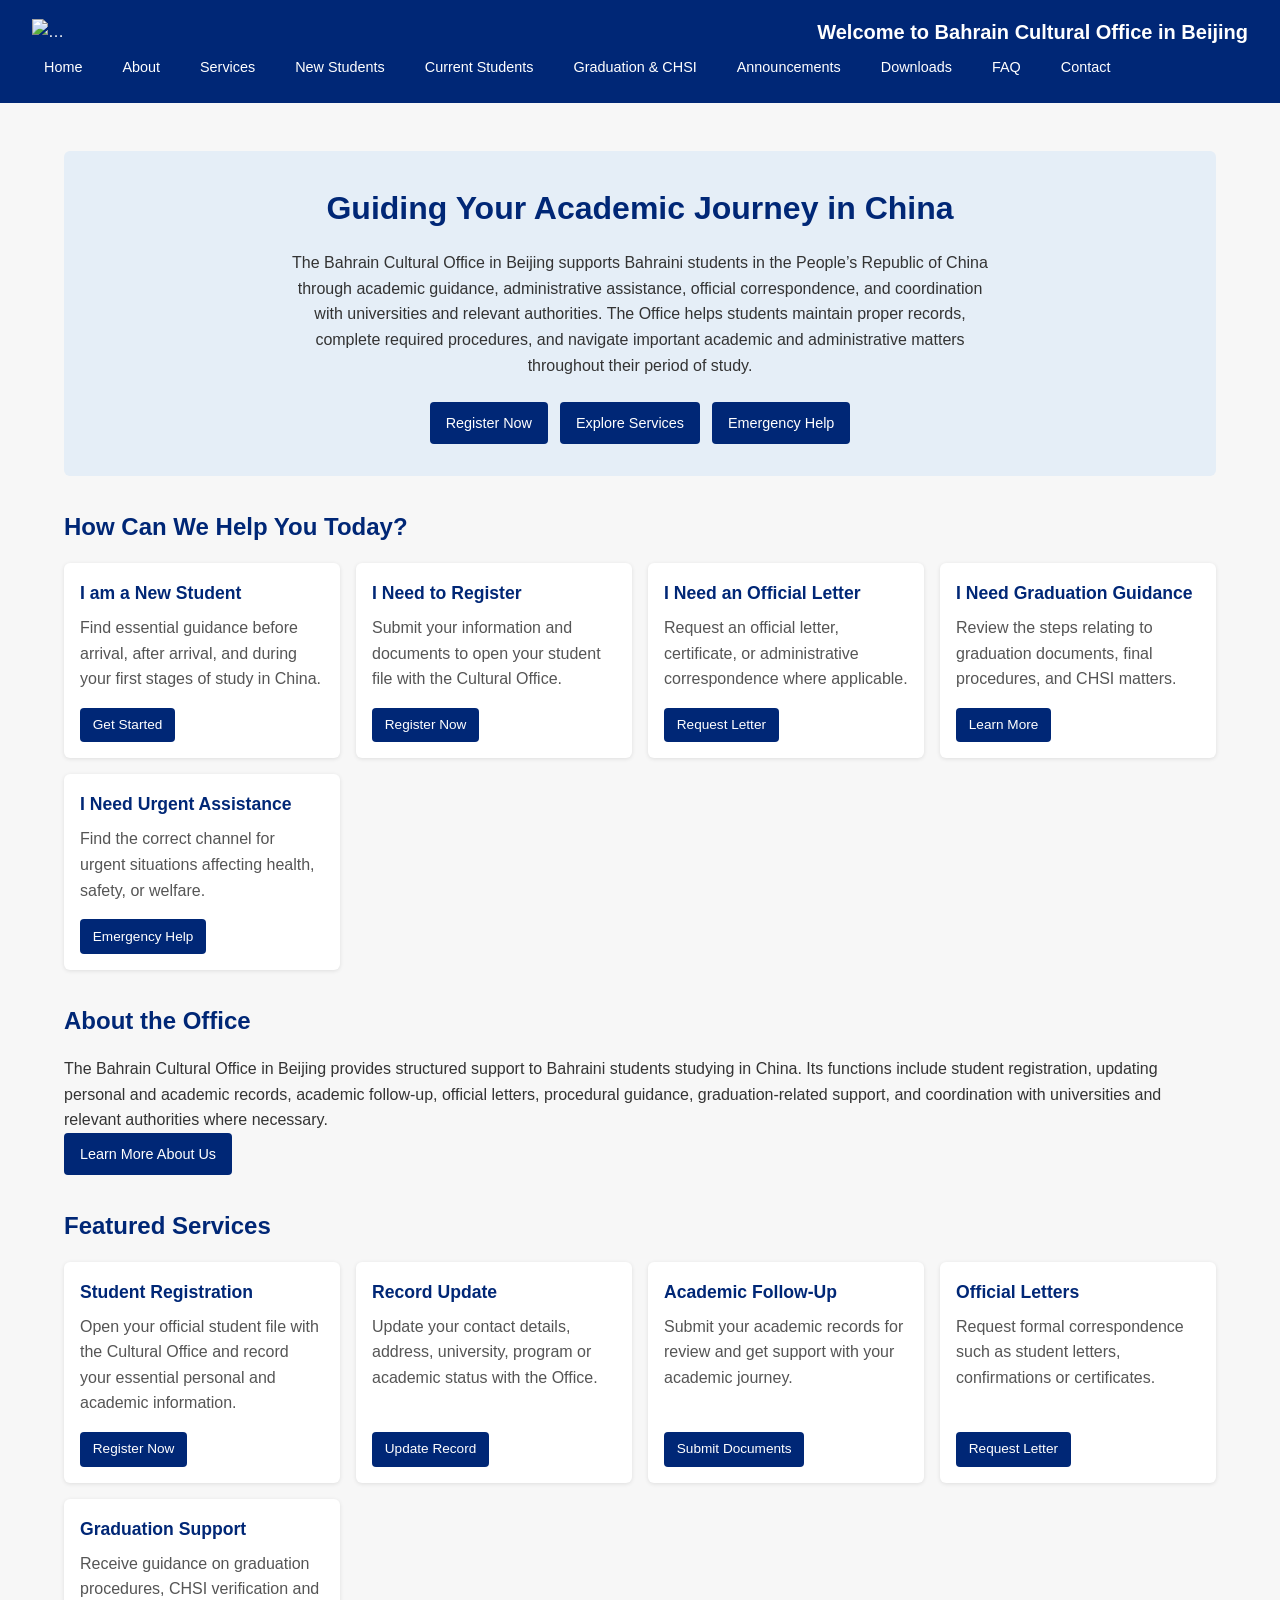
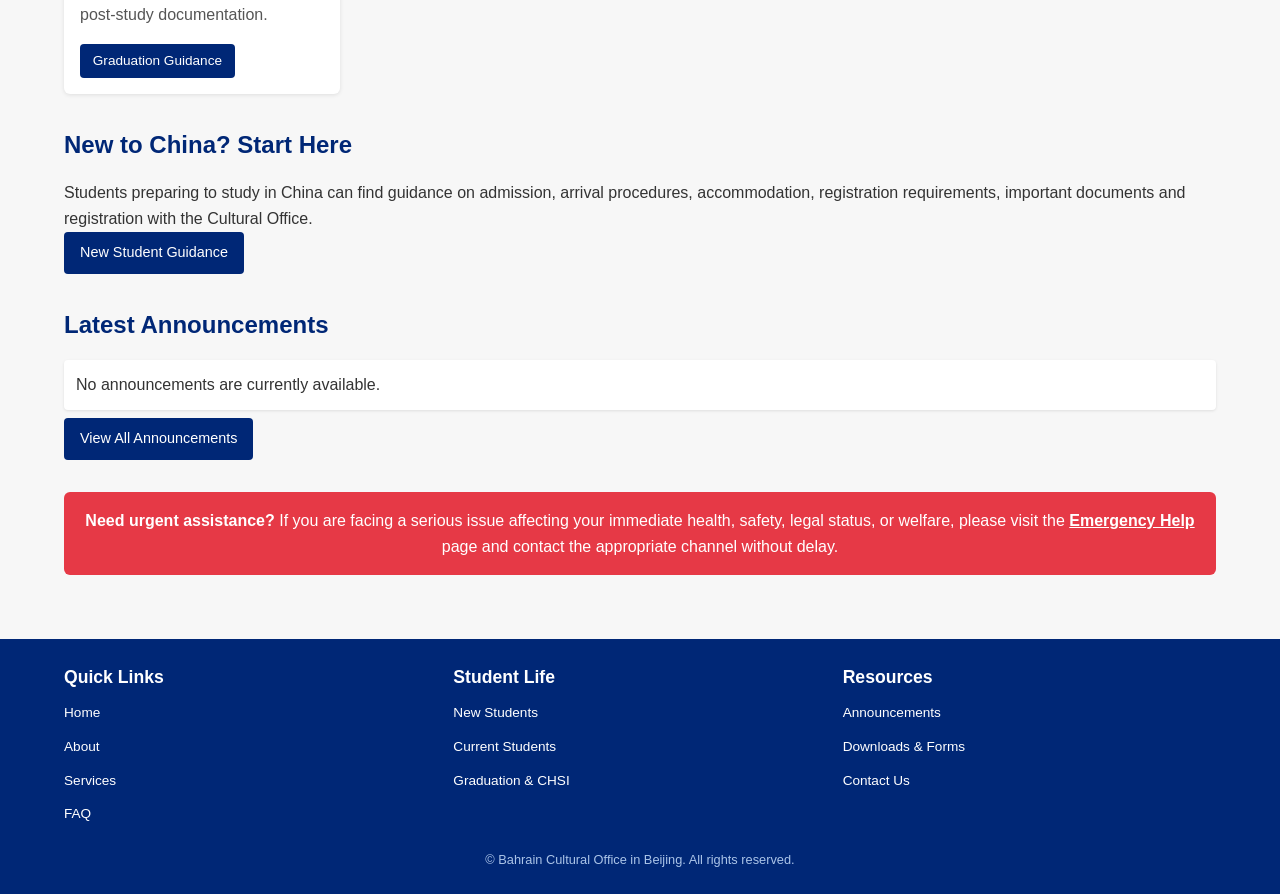
==== index.html @ a962391a "Add files via upload" ====
<!DOCTYPE html>
<html lang="en">
<head>
    <meta charset="UTF-8">
    <meta name="viewport" content="width=device-width, initial-scale=1.0">
    <title>Bahrain Cultural Office in Beijing</title>
    <link rel="stylesheet" href="style.css">
</head>
<body>
    <header>
        <nav>
            <img src="images/BCOBeijing.png" alt="…" width="150" alt="BCO Beijing logo" /><div class="logo"><a href="index.html" style="color:#fff;text-decoration:none;">Welcome to Bahrain Cultural Office in Beijing</a></div>
            <ul>
                <li><a href="index.html">Home</a></li>
                <li><a href="about.html">About</a></li>
                <li><a href="services.html">Services</a></li>
                <li><a href="new-students.html">New Students</a></li>
                <li><a href="current-students.html">Current Students</a></li>
                <li><a href="graduation.html">Graduation &amp; CHSI</a></li>
                <li><a href="announcements.html">Announcements</a></li>
                <li><a href="downloads.html">Downloads</a></li>
                <li><a href="faq.html">FAQ</a></li>
                <li><a href="contact.html">Contact</a></li>
            </ul>
        </nav>
    </header>

    <main class="container">
        <!-- Hero section -->
        <section class="hero">
            <h1>Guiding Your Academic Journey in China</h1>
            <p>The Bahrain Cultural Office in Beijing supports Bahraini students in the People’s Republic of China through academic guidance, administrative assistance, official correspondence, and coordination with universities and relevant authorities. The Office helps students maintain proper records, complete required procedures, and navigate important academic and administrative matters throughout their period of study.</p>
            <div class="btn-group">
                <a class="btn" href="register.html">Register Now</a>
                <a class="btn" href="services.html">Explore Services</a>
                <a class="btn" href="emergency.html">Emergency Help</a>
            </div>
        </section>

        <!-- Quick actions section -->
        <section class="section">
            <h2>How Can We Help You Today?</h2>
            <div class="cards">
                <div class="card">
                    <h3>I am a New Student</h3>
                    <p>Find essential guidance before arrival, after arrival, and during your first stages of study in China.</p>
                    <a class="card-btn" href="new-students.html">Get Started</a>
                </div>
                <div class="card">
                    <h3>I Need to Register</h3>
                    <p>Submit your information and documents to open your student file with the Cultural Office.</p>
                    <a class="card-btn" href="register.html">Register Now</a>
                </div>
                <div class="card">
                    <h3>I Need an Official Letter</h3>
                    <p>Request an official letter, certificate, or administrative correspondence where applicable.</p>
                    <a class="card-btn" href="services.html#official-letters">Request Letter</a>
                </div>
                <div class="card">
                    <h3>I Need Graduation Guidance</h3>
                    <p>Review the steps relating to graduation documents, final procedures, and CHSI matters.</p>
                    <a class="card-btn" href="graduation.html">Learn More</a>
                </div>
                <div class="card">
                    <h3>I Need Urgent Assistance</h3>
                    <p>Find the correct channel for urgent situations affecting health, safety, or welfare.</p>
                    <a class="card-btn" href="emergency.html">Emergency Help</a>
                </div>
            </div>
        </section>

        <!-- About summary section -->
        <section class="section">
            <h2>About the Office</h2>
            <p>The Bahrain Cultural Office in Beijing provides structured support to Bahraini students studying in China. Its functions include student registration, updating personal and academic records, academic follow-up, official letters, procedural guidance, graduation-related support, and coordination with universities and relevant authorities where necessary.</p>
            <p><a class="btn" href="about.html">Learn More About Us</a></p>
        </section>

        <!-- Featured services section -->
        <section class="section">
            <h2>Featured Services</h2>
            <div class="cards">
                <div class="card">
                    <h3>Student Registration</h3>
                    <p>Open your official student file with the Cultural Office and record your essential personal and academic information.</p>
                    <a class="card-btn" href="register.html">Register Now</a>
                </div>
                <div class="card">
                    <h3>Record Update</h3>
                    <p>Update your contact details, address, university, program or academic status with the Office.</p>
                    <a class="card-btn" href="update.html">Update Record</a>
                </div>
                <div class="card">
                    <h3>Academic Follow-Up</h3>
                    <p>Submit your academic records for review and get support with your academic journey.</p>
                    <a class="card-btn" href="services.html#academic-follow">Submit Documents</a>
                </div>
                <div class="card">
                    <h3>Official Letters</h3>
                    <p>Request formal correspondence such as student letters, confirmations or certificates.</p>
                    <a class="card-btn" href="services.html#official-letters">Request Letter</a>
                </div>
                <div class="card">
                    <h3>Graduation Support</h3>
                    <p>Receive guidance on graduation procedures, CHSI verification and post-study documentation.</p>
                    <a class="card-btn" href="graduation.html">Graduation Guidance</a>
                </div>
            </div>
        </section>

        <!-- New students preview section -->
        <section class="section">
            <h2>New to China? Start Here</h2>
            <p>Students preparing to study in China can find guidance on admission, arrival procedures, accommodation, registration requirements, important documents and registration with the Cultural Office.</p>
            <p><a class="btn" href="new-students.html">New Student Guidance</a></p>
        </section>

        <!-- Announcements preview section -->
        <section class="section">
            <h2>Latest Announcements</h2>
            <ul class="announcement">
                <li>No announcements are currently available.</li>
            </ul>
            <p><a class="btn" href="announcements.html">View All Announcements</a></p>
        </section>

        <!-- Emergency strip section -->
        <section class="emergency-strip">
            <p><strong>Need urgent assistance?</strong> If you are facing a serious issue affecting your immediate health, safety, legal status, or welfare, please visit the <a href="emergency.html">Emergency Help</a> page and contact the appropriate channel without delay.</p>
        </section>
    </main>

    <footer>
        <div class="footer-container">
            <div>
                <h4>Quick Links</h4>
                <ul>
                    <li><a href="index.html">Home</a></li>
                    <li><a href="about.html">About</a></li>
                    <li><a href="services.html">Services</a></li>
                    <li><a href="faq.html">FAQ</a></li>
                </ul>
            </div>
            <div>
                <h4>Student Life</h4>
                <ul>
                    <li><a href="new-students.html">New Students</a></li>
                    <li><a href="current-students.html">Current Students</a></li>
                    <li><a href="graduation.html">Graduation &amp; CHSI</a></li>
                </ul>
            </div>
            <div>
                <h4>Resources</h4>
                <ul>
                    <li><a href="announcements.html">Announcements</a></li>
                    <li><a href="downloads.html">Downloads &amp; Forms</a></li>
                    <li><a href="contact.html">Contact Us</a></li>
                </ul>
            </div>
        </div>
        <p class="copyright">© Bahrain Cultural Office in Beijing. All rights reserved.</p>
    </footer>
</body>
</html>
---- style.css ----
/*
 * Simple CSS for the Bahrain Cultural Office website.
 *
 * The layout uses mobile‑first design principles and a clean,
 * neutral palette appropriate for an official government site.
 * This stylesheet applies to all pages in the website. It defines
 * global typography, navigation, card layouts and responsive
 * behaviours. You can refine colours, spacing or add media queries
 * as needed.
 */

/* Reset */
* {
    box-sizing: border-box;
    margin: 0;
    padding: 0;
}

body {
    font-family: Arial, Helvetica, sans-serif;
    line-height: 1.6;
    color: #333;
    background-color: #f7f7f7;
    margin: 0;
}

a {
    color: #0a5fb3;
    text-decoration: none;
}

a:hover {
    text-decoration: underline;
}

header {
    background-color: #002776;
    color: #fff;
    padding: 1rem 2rem;
}

nav {
    display: flex;
    align-items: center;
    justify-content: space-between;
    flex-wrap: wrap;
}

nav .logo {
    font-weight: bold;
    font-size: 1.25rem;
}

nav ul {
    display: flex;
    flex-wrap: wrap;
    list-style: none;
    gap: 1rem;
}

nav ul li {
    margin: 0;
}

nav ul li a {
    color: #fff;
    padding: 0.5rem 0.75rem;
    border-radius: 4px;
    font-size: 0.9rem;
    display: block;
}

nav ul li a:hover {
    background-color: #0a396f;
}

.container {
    width: 90%;
    max-width: 1200px;
    margin: 0 auto;
    padding: 2rem 0;
}

.hero {
    background-color: #e5eef7;
    padding: 2rem;
    text-align: center;
    border-radius: 6px;
    margin-top: 1rem;
}

.hero h1 {
    font-size: 2rem;
    margin-bottom: 1rem;
    color: #002776;
}

.hero p {
    max-width: 700px;
    margin: 0 auto 1.5rem auto;
    font-size: 1rem;
    color: #333;
}

.hero .btn-group {
    display: flex;
    flex-wrap: wrap;
    justify-content: center;
    gap: 0.75rem;
}

.btn {
    background-color: #002776;
    color: #fff;
    padding: 0.6rem 1rem;
    border-radius: 4px;
    font-size: 0.9rem;
    display: inline-block;
    transition: background-color 0.2s ease;
}

.btn:hover {
    background-color: #0a396f;
}

.section {
    margin-top: 2rem;
}

.section h2 {
    margin-bottom: 1rem;
    font-size: 1.5rem;
    color: #002776;
}

.cards {
    display: grid;
    gap: 1rem;
    grid-template-columns: repeat(auto-fit, minmax(240px, 1fr));
    margin-top: 1rem;
}

.card {
    background-color: #fff;
    border-radius: 6px;
    padding: 1rem;
    box-shadow: 0 1px 4px rgba(0, 0, 0, 0.1);
    height: 100%;
    display: flex;
    flex-direction: column;
    justify-content: space-between;
}

.card h3 {
    margin-bottom: 0.5rem;
    font-size: 1.1rem;
    color: #002776;
}

.card p {
    flex: 1;
    margin-bottom: 1rem;
    color: #555;
}

.card .card-btn {
    align-self: flex-start;
    background-color: #002776;
    color: #fff;
    padding: 0.4rem 0.8rem;
    border-radius: 4px;
    font-size: 0.85rem;
}

.card .card-btn:hover {
    background-color: #0a396f;
}

.announcement {
    list-style: none;
    padding: 0;
}

.announcement li {
    background-color: #fff;
    padding: 0.75rem;
    border-radius: 4px;
    margin-bottom: 0.5rem;
    box-shadow: 0 1px 3px rgba(0, 0, 0, 0.1);
}

.emergency-strip {
    background-color: #e63946;
    color: #fff;
    padding: 1rem;
    text-align: center;
    border-radius: 6px;
    margin-top: 2rem;
}

.emergency-strip a {
    color: #fff;
    font-weight: bold;
    text-decoration: underline;
}

footer {
    background-color: #002776;
    color: #fff;
    padding: 1.5rem 0;
    margin-top: 2rem;
}

footer .footer-container {
    width: 90%;
    max-width: 1200px;
    margin: 0 auto;
    display: grid;
    gap: 1rem;
    grid-template-columns: repeat(auto-fit, minmax(200px, 1fr));
}

footer h4 {
    margin-bottom: 0.5rem;
    font-size: 1.1rem;
}

footer ul {
    list-style: none;
    padding: 0;
}

footer ul li {
    margin-bottom: 0.5rem;
}

footer ul li a {
    color: #fff;
    font-size: 0.85rem;
}

footer ul li a:hover {
    text-decoration: underline;
}

footer .copyright {
    text-align: center;
    margin-top: 1rem;
    font-size: 0.8rem;
    color: #aac4e8;
}

img {
    max-width: 100%;
    height: auto;
    display: block;
}
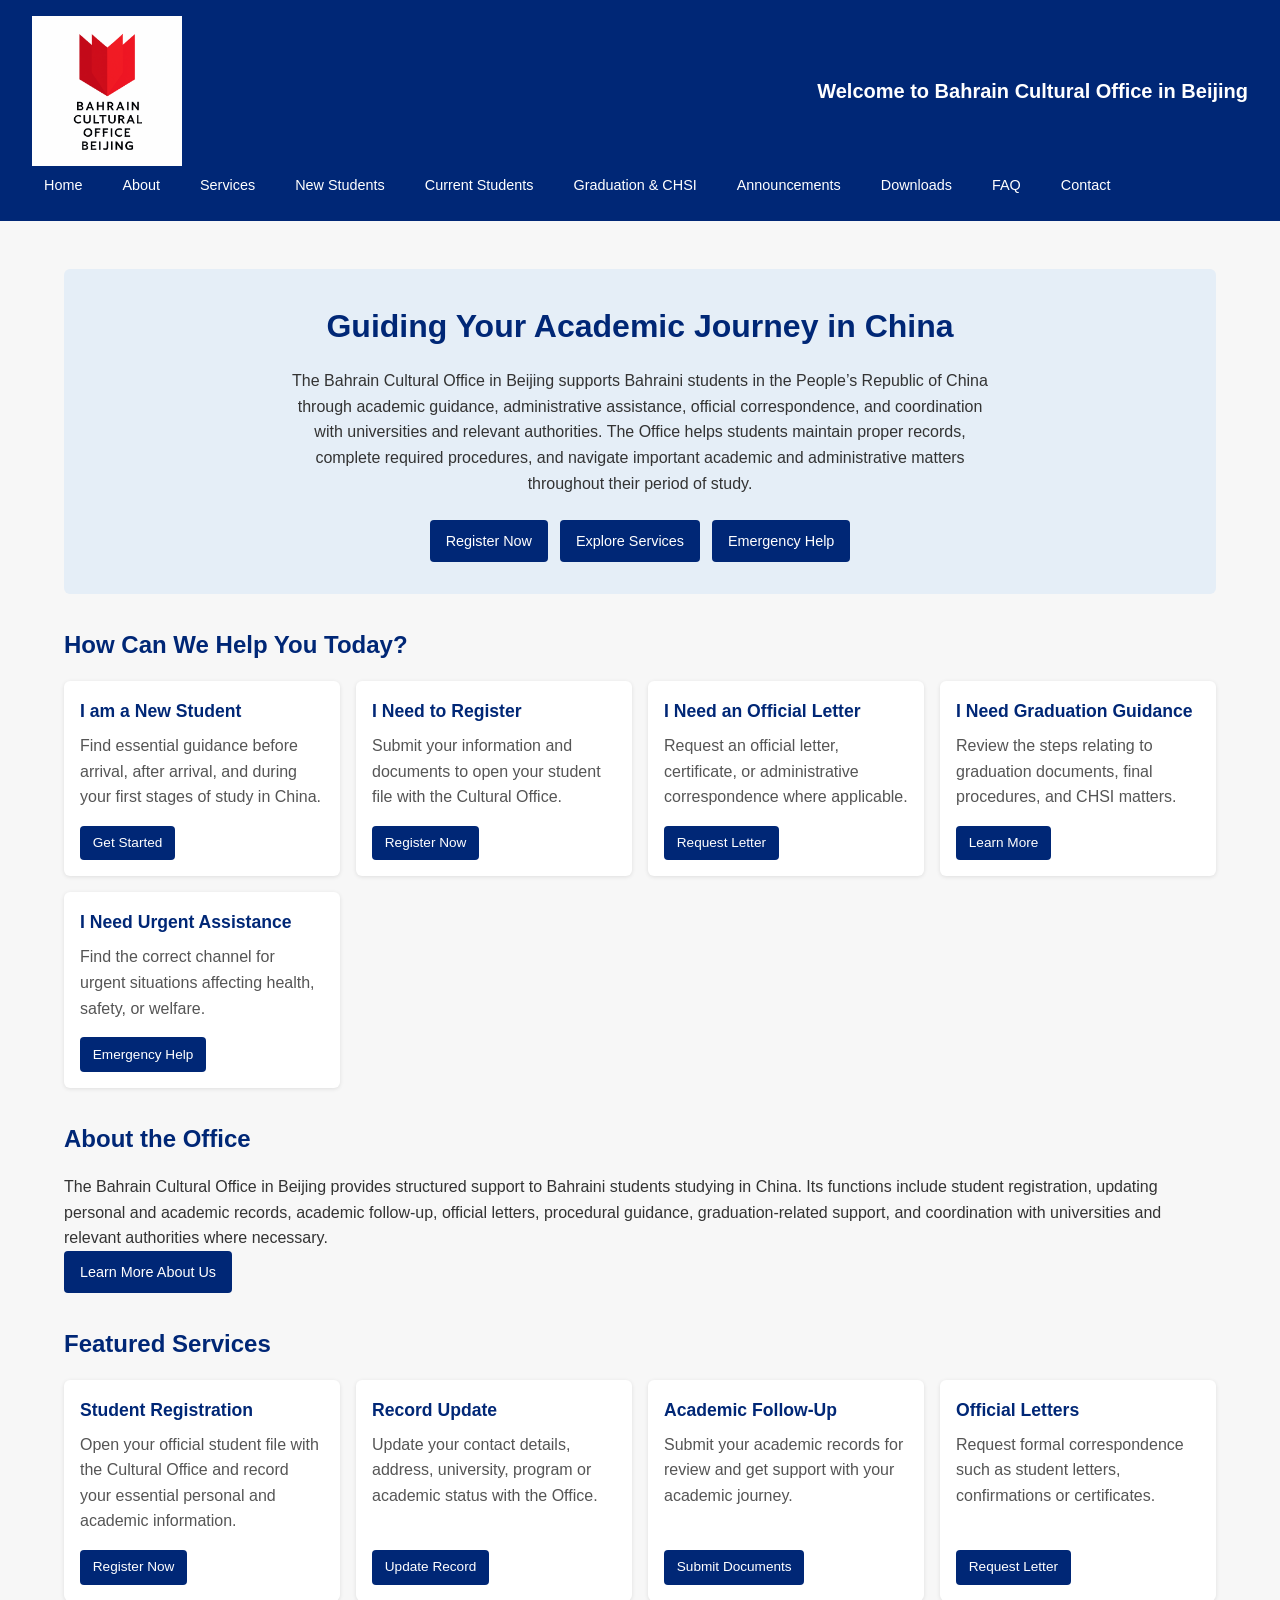
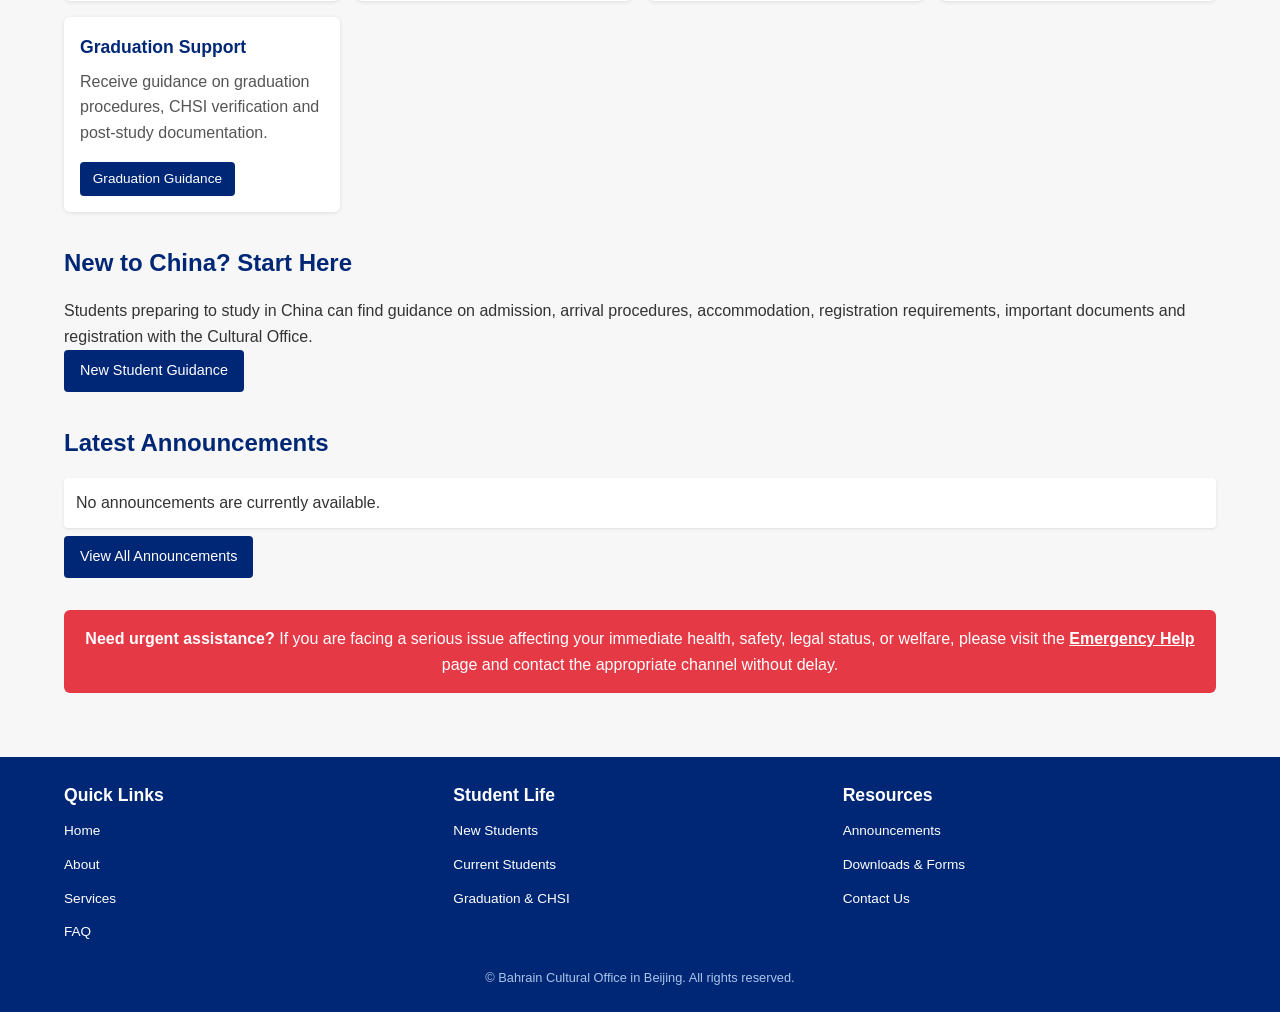
==== commit 13d5031f: "Update index.html" ====
--- a/index.html
+++ b/index.html
@@ -9,7 +9,7 @@
 <body>
     <header>
         <nav>
-            <img src="images/BCOBeijing.png" alt="…" width="150" alt="BCO Beijing logo" /><div class="logo"><a href="index.html" style="color:#fff;text-decoration:none;">Welcome to Bahrain Cultural Office in Beijing</a></div>
+            <img src="BCOBeijing.PNG" alt="…" width="150" alt="BCO Beijing logo" /><div class="logo"><a href="index.html" style="color:#fff;text-decoration:none;">Welcome to Bahrain Cultural Office in Beijing</a></div>
             <ul>
                 <li><a href="index.html">Home</a></li>
                 <li><a href="about.html">About</a></li>
@@ -161,4 +161,4 @@
         <p class="copyright">© Bahrain Cultural Office in Beijing. All rights reserved.</p>
     </footer>
 </body>
-</html>+</html>
